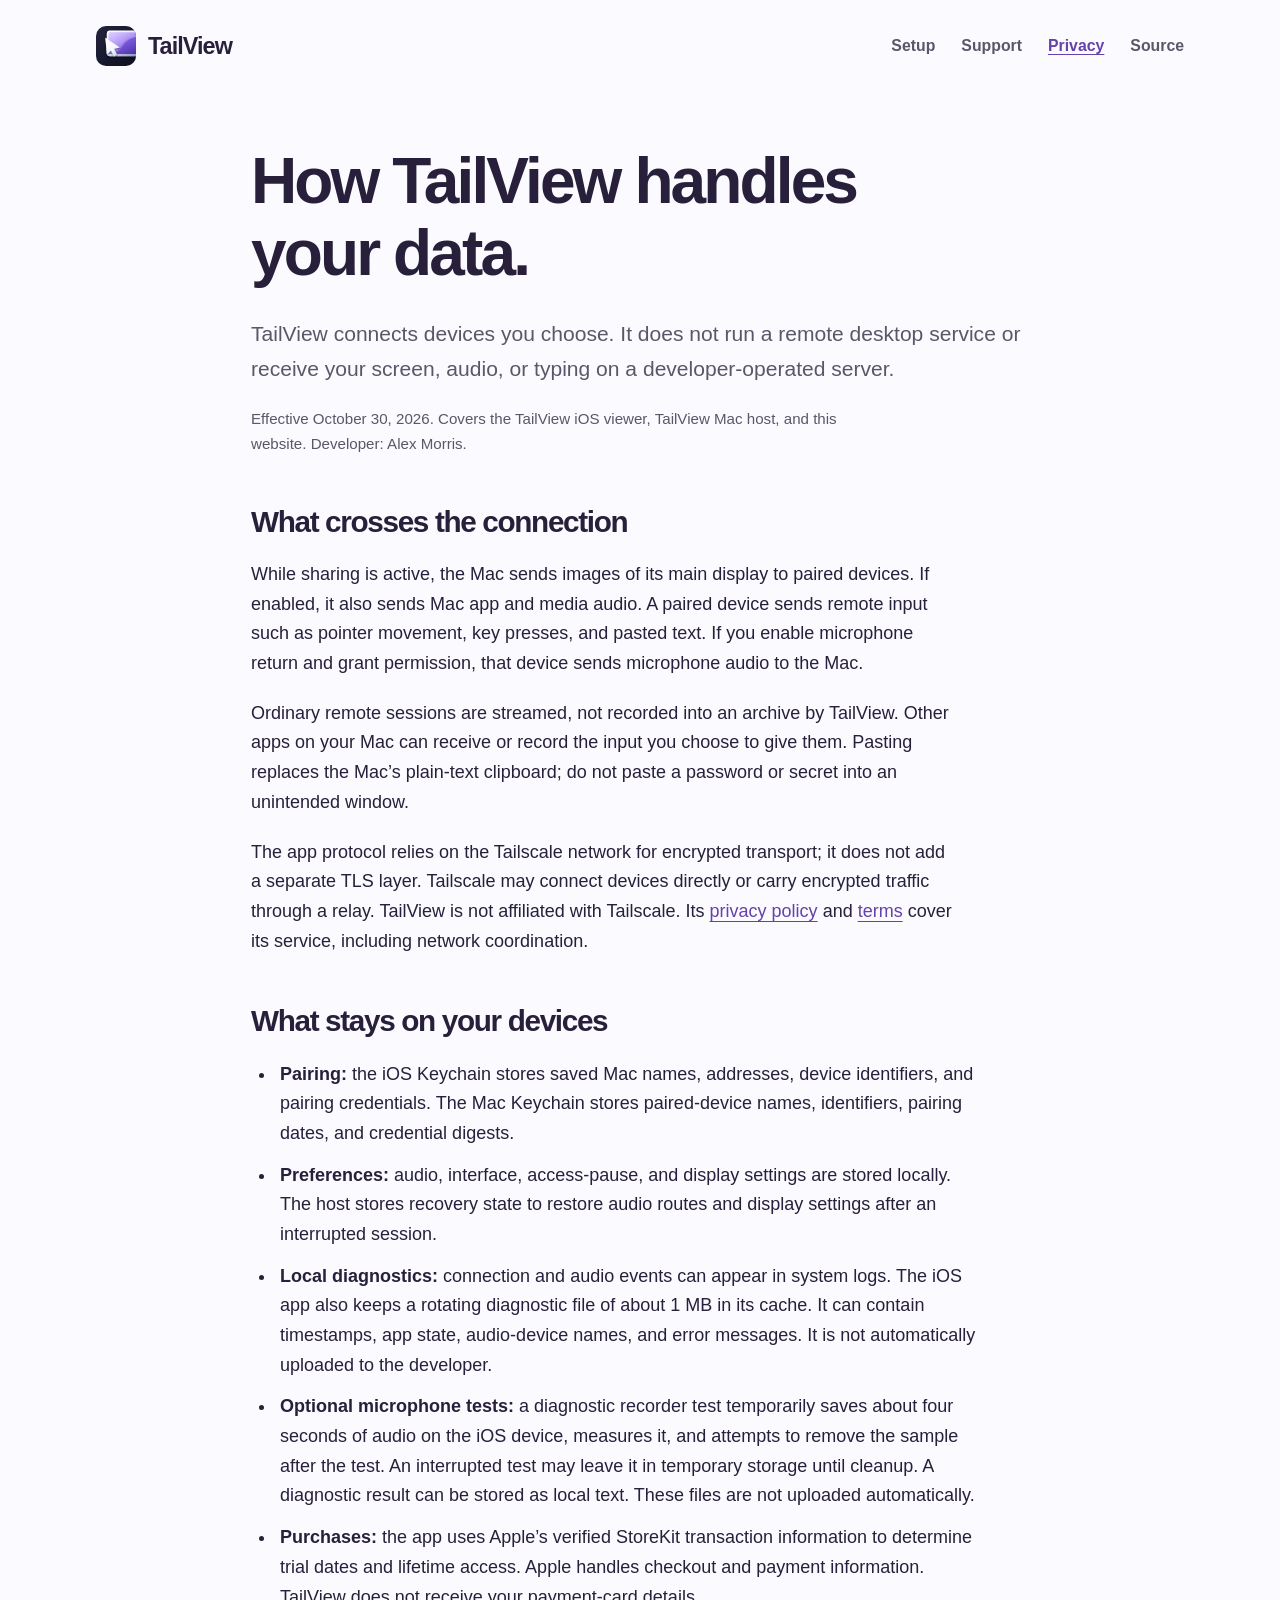
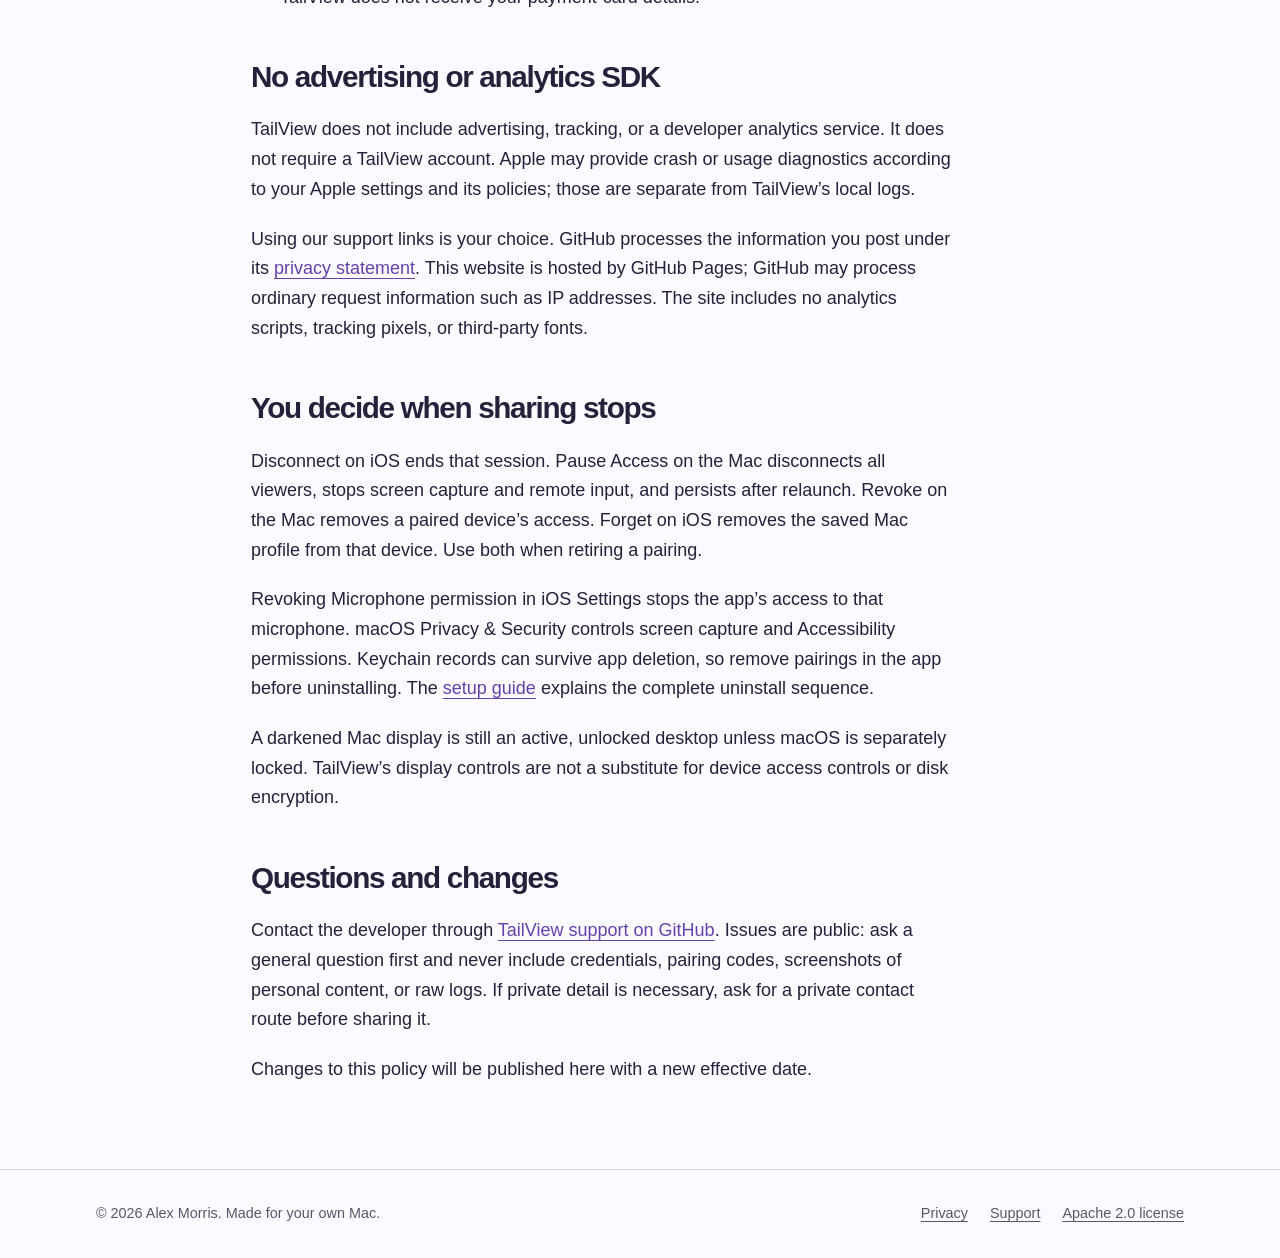
==== docs/site/privacy.html @ 1a9b9c8c "Prepare TailView trial, consent, and public distribution" ====
<!doctype html>
<html lang="en"><head><meta charset="utf-8"><meta name="viewport" content="width=device-width, initial-scale=1"><title>TailView privacy</title><meta name="description" content="What TailView sends between your devices, what it stores locally, and how to stop sharing."><meta name="theme-color" content="#6541aa"><link rel="icon" href="assets/tailview.svg" type="image/svg+xml"><link rel="stylesheet" href="assets/site.css"><link rel="canonical" href="https://alexmorris10x.github.io/tailview/privacy.html"></head>
<body><a class="skip" href="#main">Skip to content</a><header><div class="wrap"><a class="brand" href="index.html"><img src="assets/tailview.svg" alt="" width="40" height="40">TailView</a><nav aria-label="Main navigation"><a href="setup.html">Setup</a><a href="support.html">Support</a><a href="privacy.html" aria-current="page">Privacy</a><a href="https://github.com/alexmorris10x/tailview">Source</a></nav></div></header>
<main id="main" class="wrap reading"><h1>How TailView handles your data.</h1><p class="lead">TailView connects devices you choose. It does not run a remote desktop service or receive your screen, audio, or typing on a developer-operated server.</p><p class="small">Effective October 30, 2026. Covers the TailView iOS viewer, TailView Mac host, and this website. Developer: Alex Morris.</p>
<h2>What crosses the connection</h2><p>While sharing is active, the Mac sends images of its main display to paired devices. If enabled, it also sends Mac app and media audio. A paired device sends remote input such as pointer movement, key presses, and pasted text. If you enable microphone return and grant permission, that device sends microphone audio to the Mac.</p><p>Ordinary remote sessions are streamed, not recorded into an archive by TailView. Other apps on your Mac can receive or record the input you choose to give them. Pasting replaces the Mac’s plain-text clipboard; do not paste a password or secret into an unintended window.</p><p>The app protocol relies on the Tailscale network for encrypted transport; it does not add a separate TLS layer. Tailscale may connect devices directly or carry encrypted traffic through a relay. TailView is not affiliated with Tailscale. Its <a href="https://tailscale.com/privacy-policy">privacy policy</a> and <a href="https://tailscale.com/terms">terms</a> cover its service, including network coordination.</p>
<h2>What stays on your devices</h2><ul><li><strong>Pairing:</strong> the iOS Keychain stores saved Mac names, addresses, device identifiers, and pairing credentials. The Mac Keychain stores paired-device names, identifiers, pairing dates, and credential digests.</li><li><strong>Preferences:</strong> audio, interface, access-pause, and display settings are stored locally. The host stores recovery state to restore audio routes and display settings after an interrupted session.</li><li><strong>Local diagnostics:</strong> connection and audio events can appear in system logs. The iOS app also keeps a rotating diagnostic file of about 1 MB in its cache. It can contain timestamps, app state, audio-device names, and error messages. It is not automatically uploaded to the developer.</li><li><strong>Optional microphone tests:</strong> a diagnostic recorder test temporarily saves about four seconds of audio on the iOS device, measures it, and attempts to remove the sample after the test. An interrupted test may leave it in temporary storage until cleanup. A diagnostic result can be stored as local text. These files are not uploaded automatically.</li><li><strong>Purchases:</strong> the app uses Apple’s verified StoreKit transaction information to determine trial dates and lifetime access. Apple handles checkout and payment information. TailView does not receive your payment-card details.</li></ul>
<h2>No advertising or analytics SDK</h2><p>TailView does not include advertising, tracking, or a developer analytics service. It does not require a TailView account. Apple may provide crash or usage diagnostics according to your Apple settings and its policies; those are separate from TailView’s local logs.</p><p>Using our support links is your choice. GitHub processes the information you post under its <a href="https://docs.github.com/en/site-policy/privacy-policies/github-general-privacy-statement">privacy statement</a>. This website is hosted by GitHub Pages; GitHub may process ordinary request information such as IP addresses. The site includes no analytics scripts, tracking pixels, or third-party fonts.</p>
<h2>You decide when sharing stops</h2><p>Disconnect on iOS ends that session. Pause Access on the Mac disconnects all viewers, stops screen capture and remote input, and persists after relaunch. Revoke on the Mac removes a paired device’s access. Forget on iOS removes the saved Mac profile from that device. Use both when retiring a pairing.</p><p>Revoking Microphone permission in iOS Settings stops the app’s access to that microphone. macOS Privacy &amp; Security controls screen capture and Accessibility permissions. Keychain records can survive app deletion, so remove pairings in the app before uninstalling. The <a href="setup.html">setup guide</a> explains the complete uninstall sequence.</p><p>A darkened Mac display is still an active, unlocked desktop unless macOS is separately locked. TailView’s display controls are not a substitute for device access controls or disk encryption.</p>
<h2>Questions and changes</h2><p>Contact the developer through <a href="https://github.com/alexmorris10x/tailview/issues">TailView support on GitHub</a>. Issues are public: ask a general question first and never include credentials, pairing codes, screenshots of personal content, or raw logs. If private detail is necessary, ask for a private contact route before sharing it.</p><p>Changes to this policy will be published here with a new effective date.</p></main>
<footer><div class="wrap"><span>© 2026 Alex Morris. Made for your own Mac.</span><div class="footer-links"><a href="privacy.html">Privacy</a><a href="support.html">Support</a><a href="https://github.com/alexmorris10x/tailview/blob/main/LICENSE">Apache 2.0 license</a></div></div></footer></body></html>
---- docs/site/assets/site.css ----
:root{color-scheme:light;--paper:#fbfaff;--ink:#28203a;--muted:#5b5668;--violet:#6541aa;--wash:#eee8fb;--line:#d8d0e5;--white:#fff;font-family:"Avenir Next",Avenir,-apple-system,BlinkMacSystemFont,"Segoe UI",sans-serif;font-size:18px;line-height:1.65;color:var(--ink);background:var(--paper)}
*{box-sizing:border-box}body{margin:0}a{color:var(--violet);text-underline-offset:.2em}a:hover{color:#41266f}a:focus-visible,summary:focus-visible{outline:3px solid #8762c9;outline-offset:5px}img,svg{max-width:100%;height:auto}.skip{position:absolute;left:1rem;top:-6rem;background:white;padding:.5rem 1rem;z-index:9}.skip:focus{top:1rem}.wrap{max-width:1160px;margin:auto;padding:0 36px}header{padding:26px 0}header .wrap{display:flex;align-items:center;justify-content:space-between;gap:24px}.brand{display:flex;align-items:center;gap:12px;font-weight:750;color:var(--ink);text-decoration:none;font-size:1.3rem;letter-spacing:-.04em}.brand img{width:40px;border-radius:10px}nav{display:flex;flex-wrap:wrap;gap:8px 26px}nav a{font-size:.88rem;font-weight:600;color:var(--muted);text-decoration:none}nav [aria-current=page]{color:var(--violet);text-decoration:underline}main{min-height:60vh}h1,h2,h3{line-height:1.12;letter-spacing:-.045em}h1{font-size:clamp(2.6rem,6.1vw,4.6rem);font-weight:750;max-width:11ch;margin:0 0 28px}h2{font-size:clamp(1.8rem,3.4vw,2.7rem);font-weight:700;margin:0 0 22px}h3{font-size:1.25rem;margin:30px 0 12px}p{margin:0 0 20px;max-width:68ch}.lead{font-size:1.17rem;line-height:1.65;color:var(--muted);max-width:42ch}.hero{display:grid;grid-template-columns:1fr 1fr;gap:30px;align-items:center;padding-top:72px;padding-bottom:76px}.hero-visual{padding:20px 0 10px}.hero-visual figcaption{font-size:.8rem;text-align:center;color:var(--muted);margin-top:18px}.hero-visual figure{margin:0}.actions{display:flex;gap:14px;flex-wrap:wrap;align-items:center;margin:30px 0 14px}.button{display:inline-block;background:var(--violet);color:white;border:2px solid var(--violet);border-radius:9px;text-decoration:none;padding:12px 22px;font-size:.95rem;font-weight:650}.button:hover{color:white;background:#50318e}.button.secondary{background:transparent;color:var(--violet)}.small{font-size:.84rem;color:var(--muted)}.note{background:var(--wash);border-left:4px solid var(--violet);padding:22px 26px;margin:30px 0}.note p:last-child{margin-bottom:0}.band{padding:72px 0;background:var(--wash)}.split{display:grid;grid-template-columns:1fr 1fr;gap:65px}.facts{padding:72px 0}.facts ul{padding-left:24px}.facts li{margin:0 0 14px}.price{font-size:2.7rem;letter-spacing:-.05em;font-weight:750;margin:16px 0 0;line-height:1.2}.price span{font-size:1rem;letter-spacing:0;font-weight:500}.download{padding:72px 0;border-top:1px solid var(--line)}.download-grid{display:grid;grid-template-columns:1fr 1fr;gap:50px}.download h3{margin-top:14px}.reading{max-width:850px;padding-top:54px;padding-bottom:64px}.reading h1{max-width:20ch;font-size:clamp(2.4rem,5vw,3.8rem)}.reading h2{font-size:1.65rem;margin-top:48px}.reading p,.reading li{max-width:70ch}.reading li{padding-left:4px;margin-bottom:12px}.reading ol,.reading ul{padding-left:25px}.reading dl dt{font-weight:700;margin-top:24px}.reading dl dd{margin:8px 0 0}code{font-size:.86em;background:var(--wash);padding:.12em .3em;border-radius:3px;overflow-wrap:anywhere}details{padding:20px 0;border-bottom:1px solid var(--line)}summary{font-weight:700;cursor:pointer;padding-right:20px;line-height:1.5}details p:first-of-type{margin-top:18px}footer{border-top:1px solid var(--line);padding:32px 0;color:var(--muted);font-size:.8rem}footer .wrap{display:flex;justify-content:space-between;gap:20px;flex-wrap:wrap}footer a{color:var(--muted)}.footer-links{display:flex;gap:22px;flex-wrap:wrap}.status{display:inline-block;font-size:.8rem;font-weight:650;color:var(--violet);background:var(--wash);padding:4px 11px;border-radius:6px;margin-bottom:22px}
@media(max-width:760px){.wrap{padding:0 22px}header{padding:20px 0}header .wrap{align-items:flex-start;gap:20px;flex-direction:column}nav{gap:10px 23px}.hero{grid-template-columns:1fr;padding-top:38px;padding-bottom:40px;gap:0}.hero h1{max-width:12ch}.hero-visual{max-width:510px;margin:12px auto 0}.split,.download-grid{grid-template-columns:1fr;gap:34px}.band,.facts,.download{padding:46px 0}.reading{padding-top:34px;padding-bottom:44px}.reading h2{margin-top:36px}.note{padding:18px 20px}.price{font-size:2.5rem}}
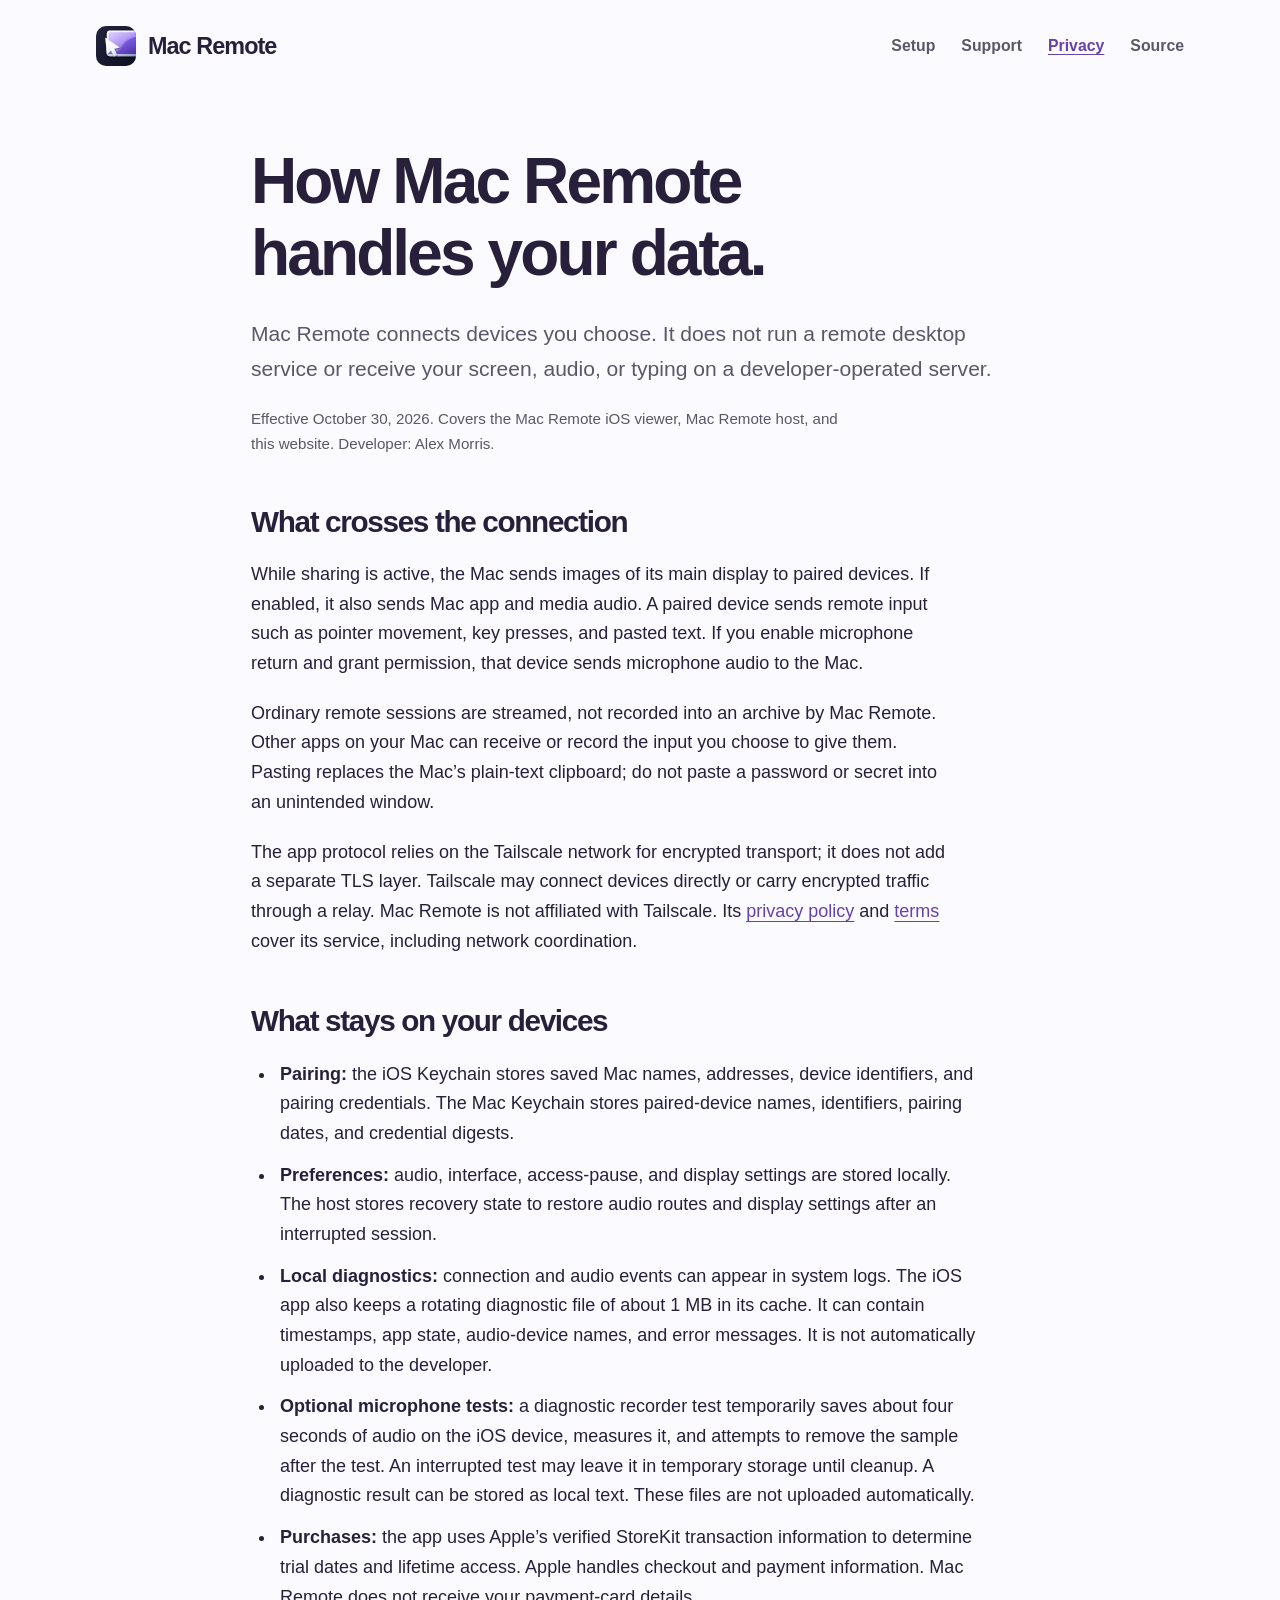
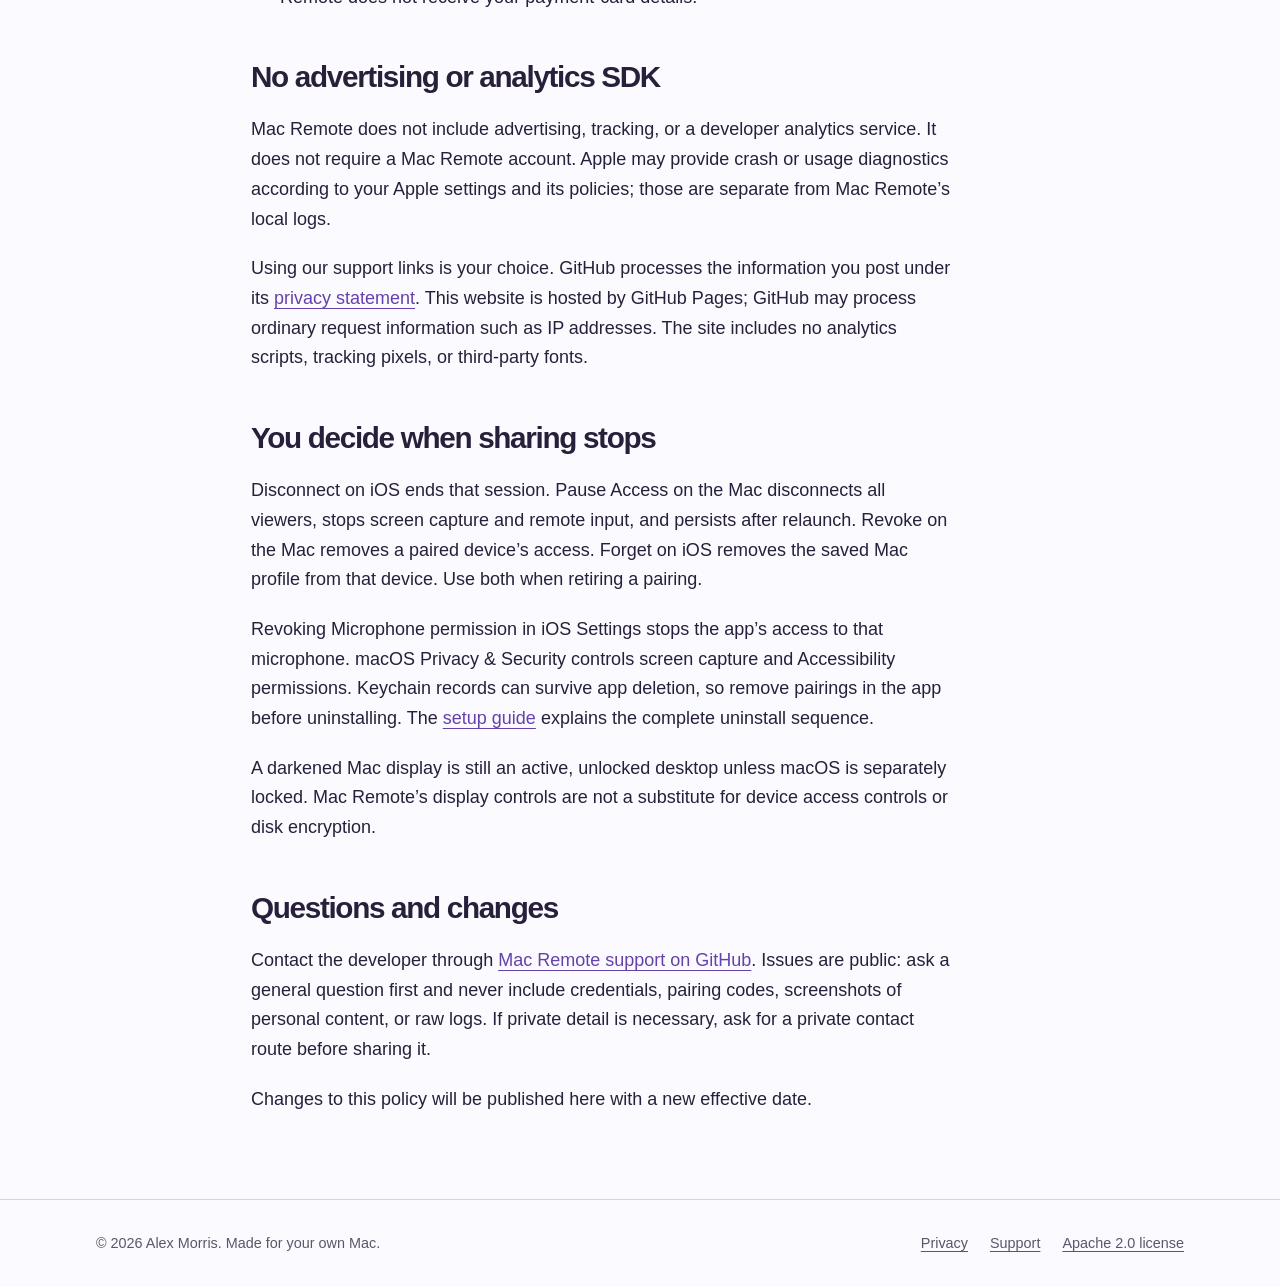
==== commit 86aa9804: "Rename to Mac Remote for 1.0.1 (64), add a rating prompt and new App Store screenshots - User-facing" ====
--- a/docs/site/privacy.html
+++ b/docs/site/privacy.html
@@ -1,10 +1,10 @@
 <!doctype html>
-<html lang="en"><head><meta charset="utf-8"><meta name="viewport" content="width=device-width, initial-scale=1"><title>TailView privacy</title><meta name="description" content="What TailView sends between your devices, what it stores locally, and how to stop sharing."><meta name="theme-color" content="#6541aa"><link rel="icon" href="assets/tailview.svg" type="image/svg+xml"><link rel="stylesheet" href="assets/site.css"><link rel="canonical" href="https://alexmorris10x.github.io/tailview/privacy.html"></head>
-<body><a class="skip" href="#main">Skip to content</a><header><div class="wrap"><a class="brand" href="index.html"><img src="assets/tailview.svg" alt="" width="40" height="40">TailView</a><nav aria-label="Main navigation"><a href="setup.html">Setup</a><a href="support.html">Support</a><a href="privacy.html" aria-current="page">Privacy</a><a href="https://github.com/alexmorris10x/tailview">Source</a></nav></div></header>
-<main id="main" class="wrap reading"><h1>How TailView handles your data.</h1><p class="lead">TailView connects devices you choose. It does not run a remote desktop service or receive your screen, audio, or typing on a developer-operated server.</p><p class="small">Effective October 30, 2026. Covers the TailView iOS viewer, TailView Mac host, and this website. Developer: Alex Morris.</p>
-<h2>What crosses the connection</h2><p>While sharing is active, the Mac sends images of its main display to paired devices. If enabled, it also sends Mac app and media audio. A paired device sends remote input such as pointer movement, key presses, and pasted text. If you enable microphone return and grant permission, that device sends microphone audio to the Mac.</p><p>Ordinary remote sessions are streamed, not recorded into an archive by TailView. Other apps on your Mac can receive or record the input you choose to give them. Pasting replaces the Mac’s plain-text clipboard; do not paste a password or secret into an unintended window.</p><p>The app protocol relies on the Tailscale network for encrypted transport; it does not add a separate TLS layer. Tailscale may connect devices directly or carry encrypted traffic through a relay. TailView is not affiliated with Tailscale. Its <a href="https://tailscale.com/privacy-policy">privacy policy</a> and <a href="https://tailscale.com/terms">terms</a> cover its service, including network coordination.</p>
-<h2>What stays on your devices</h2><ul><li><strong>Pairing:</strong> the iOS Keychain stores saved Mac names, addresses, device identifiers, and pairing credentials. The Mac Keychain stores paired-device names, identifiers, pairing dates, and credential digests.</li><li><strong>Preferences:</strong> audio, interface, access-pause, and display settings are stored locally. The host stores recovery state to restore audio routes and display settings after an interrupted session.</li><li><strong>Local diagnostics:</strong> connection and audio events can appear in system logs. The iOS app also keeps a rotating diagnostic file of about 1 MB in its cache. It can contain timestamps, app state, audio-device names, and error messages. It is not automatically uploaded to the developer.</li><li><strong>Optional microphone tests:</strong> a diagnostic recorder test temporarily saves about four seconds of audio on the iOS device, measures it, and attempts to remove the sample after the test. An interrupted test may leave it in temporary storage until cleanup. A diagnostic result can be stored as local text. These files are not uploaded automatically.</li><li><strong>Purchases:</strong> the app uses Apple’s verified StoreKit transaction information to determine trial dates and lifetime access. Apple handles checkout and payment information. TailView does not receive your payment-card details.</li></ul>
-<h2>No advertising or analytics SDK</h2><p>TailView does not include advertising, tracking, or a developer analytics service. It does not require a TailView account. Apple may provide crash or usage diagnostics according to your Apple settings and its policies; those are separate from TailView’s local logs.</p><p>Using our support links is your choice. GitHub processes the information you post under its <a href="https://docs.github.com/en/site-policy/privacy-policies/github-general-privacy-statement">privacy statement</a>. This website is hosted by GitHub Pages; GitHub may process ordinary request information such as IP addresses. The site includes no analytics scripts, tracking pixels, or third-party fonts.</p>
-<h2>You decide when sharing stops</h2><p>Disconnect on iOS ends that session. Pause Access on the Mac disconnects all viewers, stops screen capture and remote input, and persists after relaunch. Revoke on the Mac removes a paired device’s access. Forget on iOS removes the saved Mac profile from that device. Use both when retiring a pairing.</p><p>Revoking Microphone permission in iOS Settings stops the app’s access to that microphone. macOS Privacy &amp; Security controls screen capture and Accessibility permissions. Keychain records can survive app deletion, so remove pairings in the app before uninstalling. The <a href="setup.html">setup guide</a> explains the complete uninstall sequence.</p><p>A darkened Mac display is still an active, unlocked desktop unless macOS is separately locked. TailView’s display controls are not a substitute for device access controls or disk encryption.</p>
-<h2>Questions and changes</h2><p>Contact the developer through <a href="https://github.com/alexmorris10x/tailview/issues">TailView support on GitHub</a>. Issues are public: ask a general question first and never include credentials, pairing codes, screenshots of personal content, or raw logs. If private detail is necessary, ask for a private contact route before sharing it.</p><p>Changes to this policy will be published here with a new effective date.</p></main>
+<html lang="en"><head><meta charset="utf-8"><meta name="viewport" content="width=device-width, initial-scale=1"><title>Mac Remote privacy</title><meta name="description" content="What Mac Remote sends between your devices, what it stores locally, and how to stop sharing."><meta name="theme-color" content="#6541aa"><link rel="icon" href="assets/tailview.svg" type="image/svg+xml"><link rel="stylesheet" href="assets/site.css"><link rel="canonical" href="https://alexmorris10x.github.io/tailview/privacy.html"></head>
+<body><a class="skip" href="#main">Skip to content</a><header><div class="wrap"><a class="brand" href="index.html"><img src="assets/tailview.svg" alt="" width="40" height="40">Mac Remote</a><nav aria-label="Main navigation"><a href="setup.html">Setup</a><a href="support.html">Support</a><a href="privacy.html" aria-current="page">Privacy</a><a href="https://github.com/alexmorris10x/tailview">Source</a></nav></div></header>
+<main id="main" class="wrap reading"><h1>How Mac Remote handles your data.</h1><p class="lead">Mac Remote connects devices you choose. It does not run a remote desktop service or receive your screen, audio, or typing on a developer-operated server.</p><p class="small">Effective October 30, 2026. Covers the Mac Remote iOS viewer, Mac Remote host, and this website. Developer: Alex Morris.</p>
+<h2>What crosses the connection</h2><p>While sharing is active, the Mac sends images of its main display to paired devices. If enabled, it also sends Mac app and media audio. A paired device sends remote input such as pointer movement, key presses, and pasted text. If you enable microphone return and grant permission, that device sends microphone audio to the Mac.</p><p>Ordinary remote sessions are streamed, not recorded into an archive by Mac Remote. Other apps on your Mac can receive or record the input you choose to give them. Pasting replaces the Mac’s plain-text clipboard; do not paste a password or secret into an unintended window.</p><p>The app protocol relies on the Tailscale network for encrypted transport; it does not add a separate TLS layer. Tailscale may connect devices directly or carry encrypted traffic through a relay. Mac Remote is not affiliated with Tailscale. Its <a href="https://tailscale.com/privacy-policy">privacy policy</a> and <a href="https://tailscale.com/terms">terms</a> cover its service, including network coordination.</p>
+<h2>What stays on your devices</h2><ul><li><strong>Pairing:</strong> the iOS Keychain stores saved Mac names, addresses, device identifiers, and pairing credentials. The Mac Keychain stores paired-device names, identifiers, pairing dates, and credential digests.</li><li><strong>Preferences:</strong> audio, interface, access-pause, and display settings are stored locally. The host stores recovery state to restore audio routes and display settings after an interrupted session.</li><li><strong>Local diagnostics:</strong> connection and audio events can appear in system logs. The iOS app also keeps a rotating diagnostic file of about 1 MB in its cache. It can contain timestamps, app state, audio-device names, and error messages. It is not automatically uploaded to the developer.</li><li><strong>Optional microphone tests:</strong> a diagnostic recorder test temporarily saves about four seconds of audio on the iOS device, measures it, and attempts to remove the sample after the test. An interrupted test may leave it in temporary storage until cleanup. A diagnostic result can be stored as local text. These files are not uploaded automatically.</li><li><strong>Purchases:</strong> the app uses Apple’s verified StoreKit transaction information to determine trial dates and lifetime access. Apple handles checkout and payment information. Mac Remote does not receive your payment-card details.</li></ul>
+<h2>No advertising or analytics SDK</h2><p>Mac Remote does not include advertising, tracking, or a developer analytics service. It does not require a Mac Remote account. Apple may provide crash or usage diagnostics according to your Apple settings and its policies; those are separate from Mac Remote’s local logs.</p><p>Using our support links is your choice. GitHub processes the information you post under its <a href="https://docs.github.com/en/site-policy/privacy-policies/github-general-privacy-statement">privacy statement</a>. This website is hosted by GitHub Pages; GitHub may process ordinary request information such as IP addresses. The site includes no analytics scripts, tracking pixels, or third-party fonts.</p>
+<h2>You decide when sharing stops</h2><p>Disconnect on iOS ends that session. Pause Access on the Mac disconnects all viewers, stops screen capture and remote input, and persists after relaunch. Revoke on the Mac removes a paired device’s access. Forget on iOS removes the saved Mac profile from that device. Use both when retiring a pairing.</p><p>Revoking Microphone permission in iOS Settings stops the app’s access to that microphone. macOS Privacy &amp; Security controls screen capture and Accessibility permissions. Keychain records can survive app deletion, so remove pairings in the app before uninstalling. The <a href="setup.html">setup guide</a> explains the complete uninstall sequence.</p><p>A darkened Mac display is still an active, unlocked desktop unless macOS is separately locked. Mac Remote’s display controls are not a substitute for device access controls or disk encryption.</p>
+<h2>Questions and changes</h2><p>Contact the developer through <a href="https://github.com/alexmorris10x/tailview/issues">Mac Remote support on GitHub</a>. Issues are public: ask a general question first and never include credentials, pairing codes, screenshots of personal content, or raw logs. If private detail is necessary, ask for a private contact route before sharing it.</p><p>Changes to this policy will be published here with a new effective date.</p></main>
 <footer><div class="wrap"><span>© 2026 Alex Morris. Made for your own Mac.</span><div class="footer-links"><a href="privacy.html">Privacy</a><a href="support.html">Support</a><a href="https://github.com/alexmorris10x/tailview/blob/main/LICENSE">Apache 2.0 license</a></div></div></footer></body></html>
